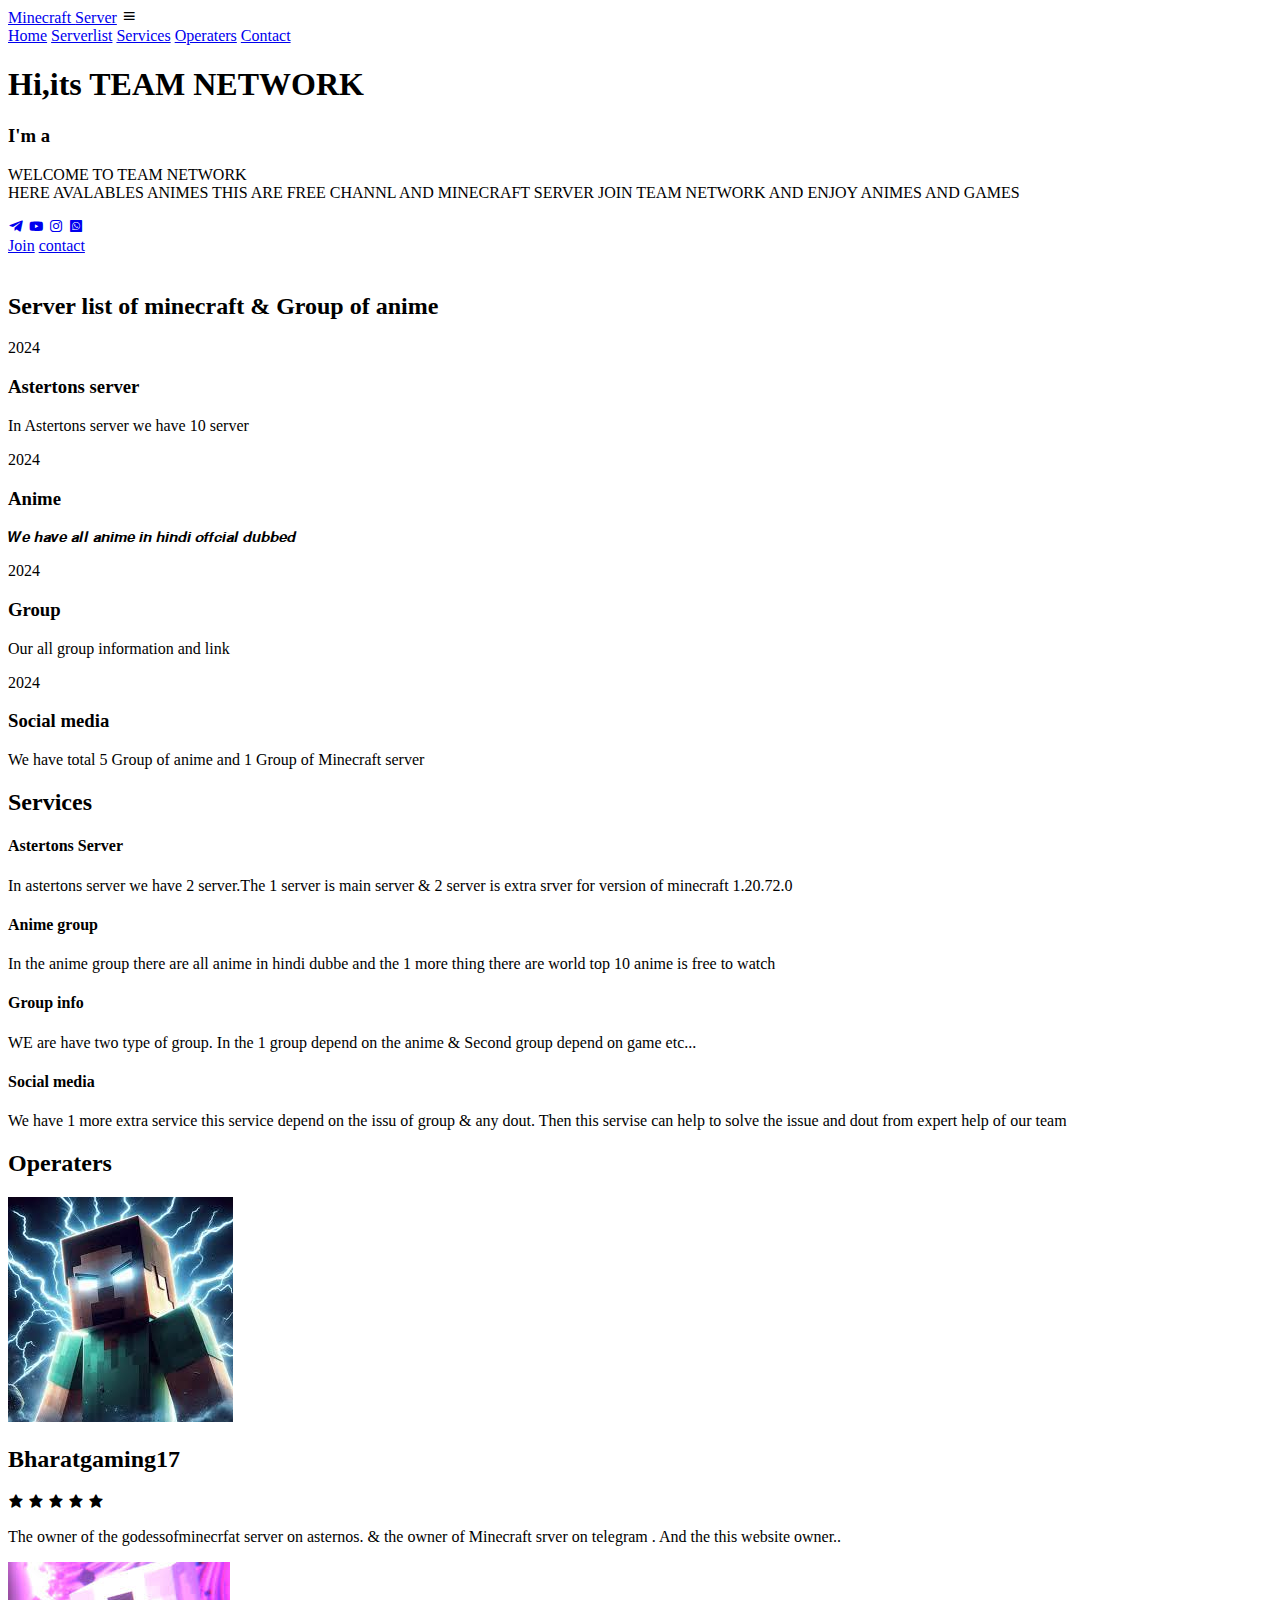
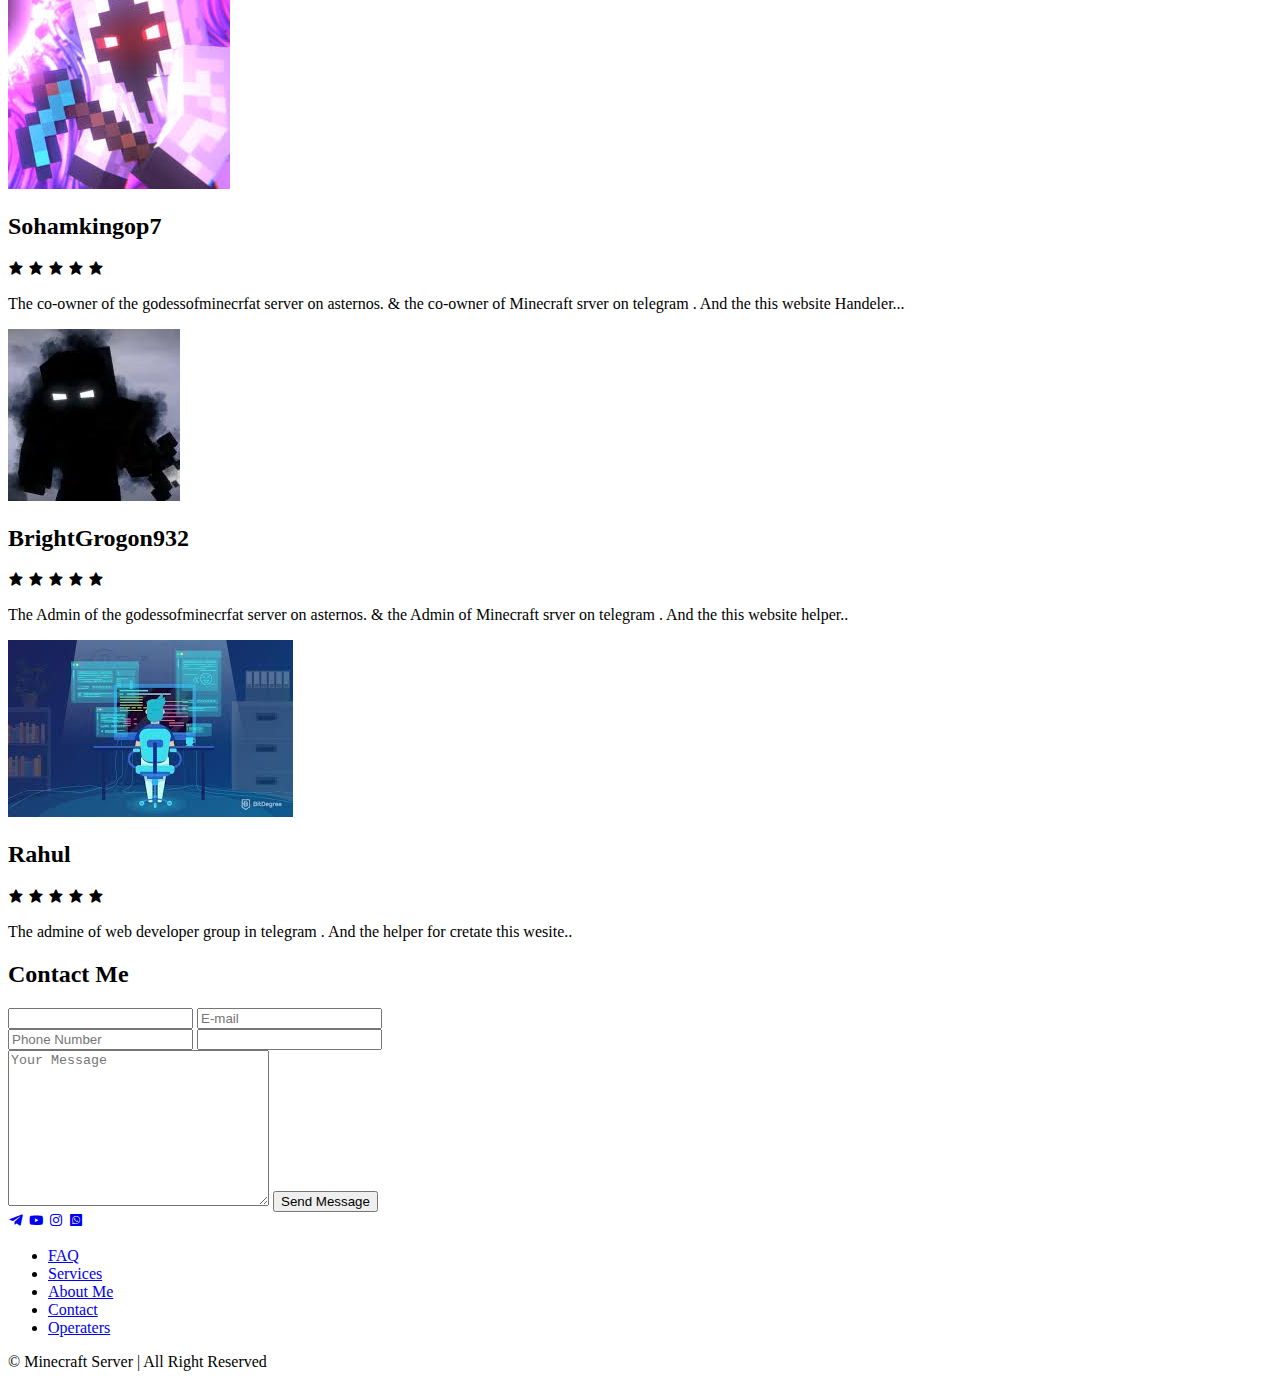
==== Animecraft.html @ 03f0871a "Rename MINECRAFT SERVER WEB.html to Animecraft.html" ====
<!DOCTYPE html>
<html lang="en">
<head>
    <meta charset="UTF-8">
    <meta name="viewport" content="width=device-width, initial-scale=1.0">
    <title>ANIMECRAFTSERVER</title>
    <link rel="icon" type="image/x-icon" href="https://telegra.ph/file/a0997290b5226458c3056.jpg">
    <link rel="stylesheet" href="MINECRAFT.css">
    <link rel="stylesheet"href="https://cdn.jsdelivr.net/npm/boxicons@latest/css/boxicons.min.css">
</head>
<body>
       <header class="header">
        <a href="#Home" class="logo">Minecraft
             <span>Server</span></a>

             <i class='bx bx-menu' id="menu-icon"></i>

             <nav class="navbar">
                <a href="#Home" class="active">Home</a>
                <a href="#Server list of minecraft & Group of anime">Serverlist</a>
                <a href="#Services">Services</a>
                <a href="#Operaters">Operaters</a>
                <a href="#Contact">Contact</a>
             </nav>
       </header> 

       <section class="home" id="Home">
        <div class="home-content">
            <h1> Hi,its <span>TEAM NETWORK</span></h1>
            <h3 class="text-animation">I'm a  <span></span></h3>
            <p> WELCOME TO TEAM NETWORK <br>
               HERE AVALABLES ANIMES THIS ARE FREE CHANNL AND MINECRAFT SERVER JOIN TEAM NETWORK AND ENJOY ANIMES AND GAMES  </p>
            <div class="social-icons">
                <a href="https://t.me/TEAM_NETWORK_JJK"><i class='bx bxl-telegram'></i></a>
                <a href="#"><i class='bx bxl-youtube'></i></a>
                <a href="#"><i class='bx bxl-instagram'></i></a>
                <a href="#"><i class='bx bxl-whatsapp-square'></i></a>
            </div>
            <div class="btn-group">
                <a href="https://t.me/TEAM_NETWORK_JJK" class="btn">Join</a>
                <a href="#contact"
                class="btn">contact</a>
            </div>
        </div>
        <div class="home-img">
            <img src="https://telegra.ph/file/a0997290b5226458c3056.jpg" alt="">
        </div>
       </section>

       <section class="education" id="Server list of minecraft & Group of anime">
        <h2 class="heading">Server list of minecraft & Group of anime</h2>
        <div class="timeline-items">

            <div class="timeline-item">
                <div class="timeline-dot"></div>
                    <div class="timeline-date">2024</div>
                    <div class="timeline-content">
                        <h3>Astertons server</h3>
                        <p>In Astertons server we have 10 server</p>
                    </div>
            </div>




            <div class="timeline-item">
                <div class="timeline-dot"></div>
                    <div class="timeline-date">2024</div>
                    <div class="timeline-content">
                        <h3>Anime</h3>
                        <p>𝙒𝙚 𝙝𝙖𝙫𝙚 𝙖𝙡𝙡 𝙖𝙣𝙞𝙢𝙚 𝙞𝙣 𝙝𝙞𝙣𝙙𝙞 𝙤𝙛𝙛𝙘𝙞𝙖𝙡 𝙙𝙪𝙗𝙗𝙚𝙙</p>
                    </div>
            </div>

            <div class="timeline-item">
                <div class="timeline-dot"></div>
                    <div class="timeline-date">2024</div>
                    <div class="timeline-content">
                        <h3>Group</h3>
                        <p>Our all group information and link </p>
                    </div>
            </div>

            <div class="timeline-item">
                <div class="timeline-dot"></div>
                    <div class="timeline-date">2024</div>
                    <div class="timeline-content">
                        <h3>Social media</h3>
                        <p>We have total 5 Group of anime and 1 Group of Minecraft server</p>
                    </div>
            </div> 
        </div>
    </section>

        <section class="services" id="Services">
            <h2 class="heading">Services</h2>

            <div class="service-container">
                <div class="service-box">
                    <div class="service-info">
                        <h4>Astertons Server</h4>
                        <p>In astertons server we have 2 server.The 1 server is main server
                            & 2 server is extra srver for version of minecraft 1.20.72.0
                        </p>
                    </div>
                    </div>

                    <div class="service-box">
                    <div class="service-info">
                        <h4>Anime group</h4>
                        <p>In the anime group there are all anime in hindi dubbe 
                            and the 1 more thing there are world top 10 anime is free to watch 
                        </p>
                    </div>
                    </div>

                    <div class="service-box">
                    <div class="service-info">
                        <h4>Group info</h4>
                        <p>WE are have two type of group. In the 1 group depend on the anime
                            & Second group depend on game etc...  
                        </p>
                    </div>
                    </div>

                    <div class="service-box">
                    <div class="service-info">
                        <h4>Social media</h4>
                        <p>We have 1 more extra service  this service depend on the issu of group 
                            & any dout. Then this servise can help to solve the issue and dout from expert help of our team
                        </p>
                    </div>
                    </div>
            </div>
        </section>

        <section class="operater" id="Operaters">
            
                <div class="operater-box">
                    <h2 class="heading">Operaters</h2>
                
                   <div class="wrapper">
                    <div class="operaters-item">
                        <img src="[data-uri]" alt="">
                            <h2>Bharatgaming17</h2>
                            <div class="rating">
                                <i class='bx bxs-star' id="star"></i>
                                <i class='bx bxs-star' id="star"></i>
                                <i class='bx bxs-star' id="star"></i>
                                <i class='bx bxs-star' id="star"></i>
                                <i class='bx bxs-star' id="star"></i>
                            </div>
                            <p>The owner of  the godessofminecrfat server on asternos. 
                                & the owner of Minecraft srver on telegram . 

                                    
                                And  the this website owner.. 
                            </p>

                        </div>

                    <div class="operaters-item">
                        <img src="[data-uri]" alt="">
                            <h2>Sohamkingop7</h2>
                            <div class="rating">
                                <i class='bx bxs-star' id="star"></i>
                                <i class='bx bxs-star' id="star"></i>
                                <i class='bx bxs-star' id="star"></i>
                                <i class='bx bxs-star' id="star"></i>
                                <i class='bx bxs-star' id="star"></i>
                            </div>
                            <p>The co-owner of  the godessofminecrfat server on asternos. 
                                & the co-owner of Minecraft srver on telegram . 
                                And  the this website Handeler...
                            </p>
                        </div>

                    
                    <div class="operaters-item">
                        <img src="[data-uri]" alt="">
                            <h2>BrightGrogon932</h2>
                            <div class="rating">
                                <i class='bx bxs-star' id="star"></i>
                                <i class='bx bxs-star' id="star"></i>
                                <i class='bx bxs-star' id="star"></i>
                                <i class='bx bxs-star' id="star"></i>
                                <i class='bx bxs-star' id="star"></i>
                            </div>
                            <p>The Admin of  the godessofminecrfat server on asternos. 
                                & the Admin of Minecraft srver on telegram . 
                                And  the this website helper..
                            </p>
                        </div>

                            <div class="operaters-item">
                                <img src="[data-uri]" alt="">
                                    <h2>Rahul</h2>
                                    <div class="rating">
                                        <i class='bx bxs-star' id="star"></i>
                                        <i class='bx bxs-star' id="star"></i>
                                        <i class='bx bxs-star' id="star"></i>
                                        <i class='bx bxs-star' id="star"></i>
                                        <i class='bx bxs-star' id="star"></i>
                                    </div>
                                    <p>
                                       The admine of web developer group in telegram .
                                        And  the helper for cretate this wesite..
                                    </p>
                            </div>
                    </div>
                </div>
           
        </section>

        <seection class="contact" id="Contact">
            <h2 class="heading">Contact <span>Me</span></h2>

            <form action="#">
                <div class="input-group">
                    <div class="input-box">
                        <input type="text" placeholder="Full Name" value=" ">
                        <input type="email" placeholder="E-mail" value=" ">
                    </div>
                    <div class="input-box">
                        <input type="number" placeholder="Phone Number" value=" " >
                        <input type="text" placeholder="Subject" value=" ">
                    </div>
                </div>

                <div class="input-group2">
                   <textarea name="" id="" cols="30" rows="10" placeholder="Your Message"></textarea>
                   <input type="submit" value="Send Message" class="btn">
                </div>
            </form>
        </seection>

        <footer class="footer">
            <div class="social">
                <a href="t.me/Minecraftteamserver"><i class='bx bxl-telegram'></i></a>
                <a href="#"><i class='bx bxl-youtube'></i></a>
                <a href="#"><i class='bx bxl-instagram'></i></a>
                <a href="#"><i class='bx bxl-whatsapp-square'></i></a>
            </div>
            <ul class="list">
                <li>
                    <a href="#">FAQ</a>
                </li>
                <li>
                    <a href="#">Services</a>
                </li>
                <li>
                    <a href="#">About Me</a>
                </li>
                <li>
                    <a href="#">Contact</a>
                </li>
                <li>
                    <a href="#">Operaters</a>
                </li>
            
            </ul>

            <p class="copyright">
                &#169;  Minecraft Server | All Right Reserved
            </p>
        </footer>
    <script src="minecraft.js"></script>
</body>
</html>
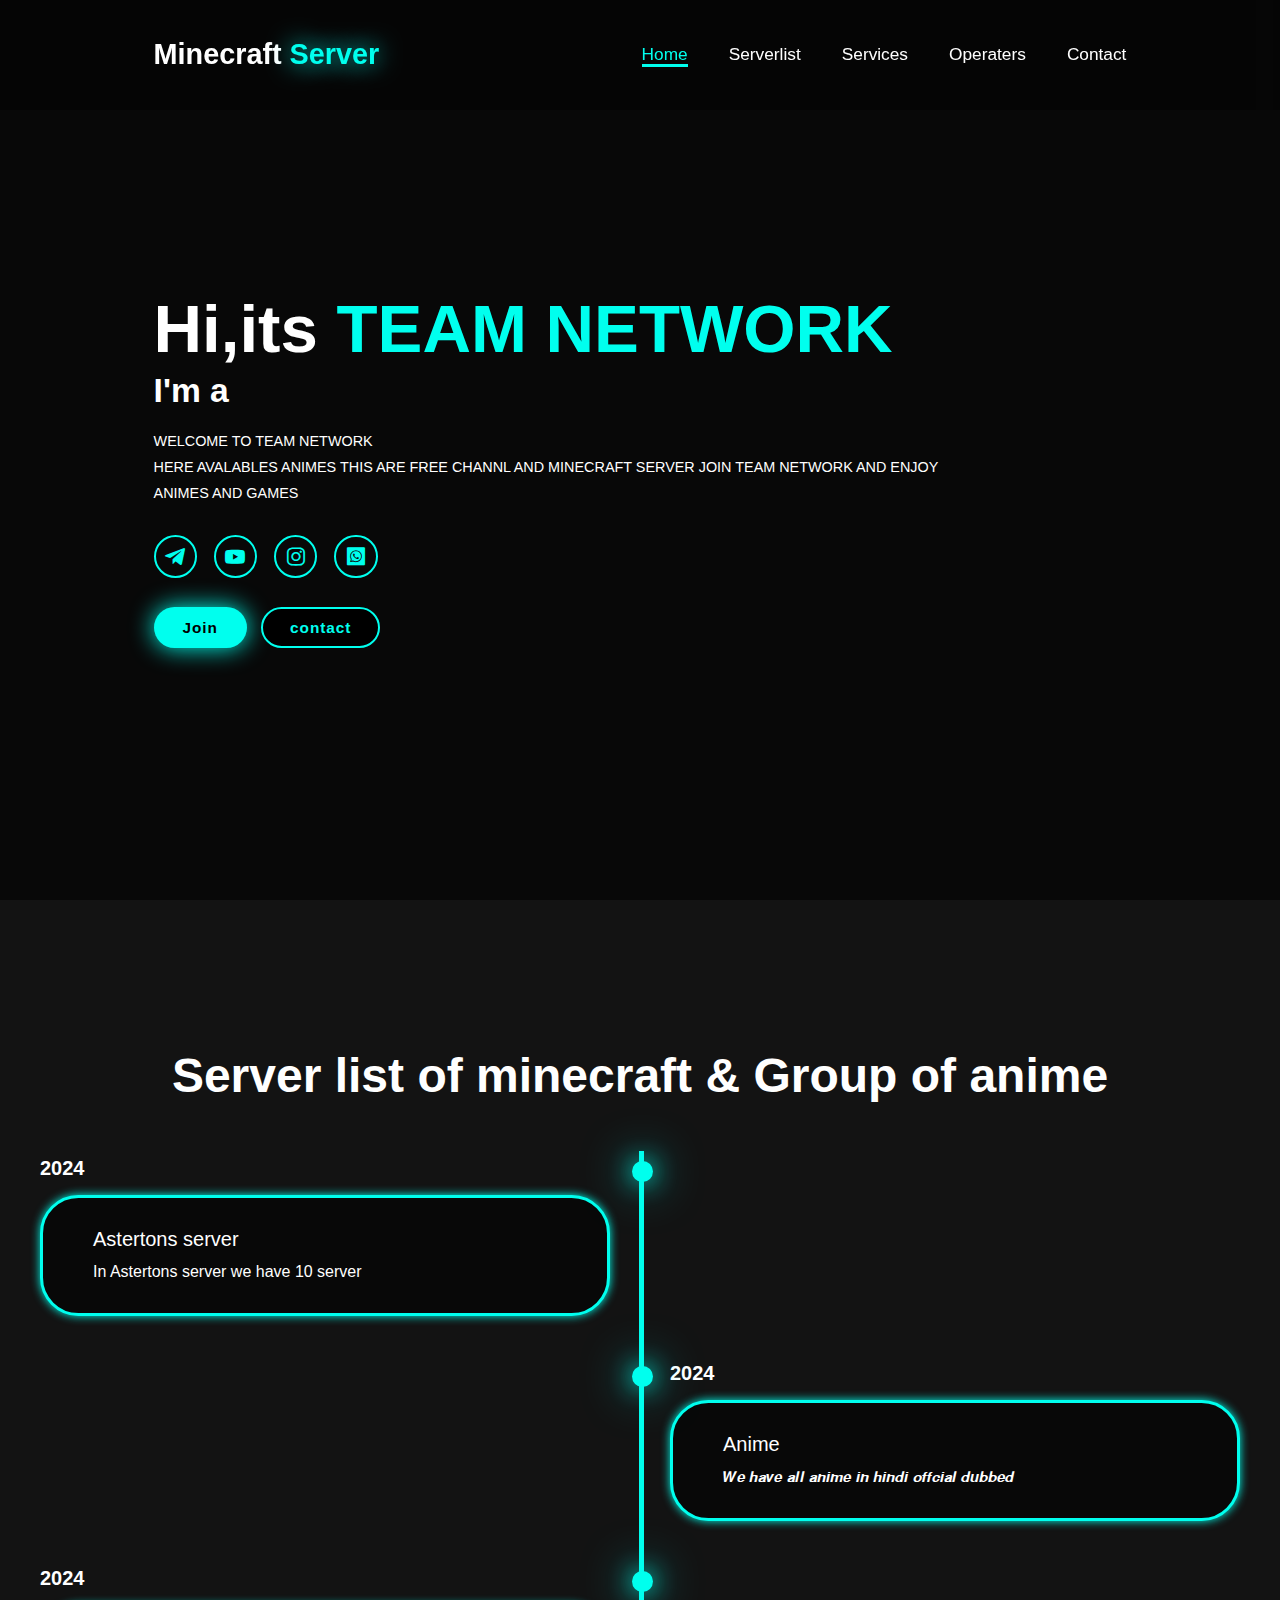
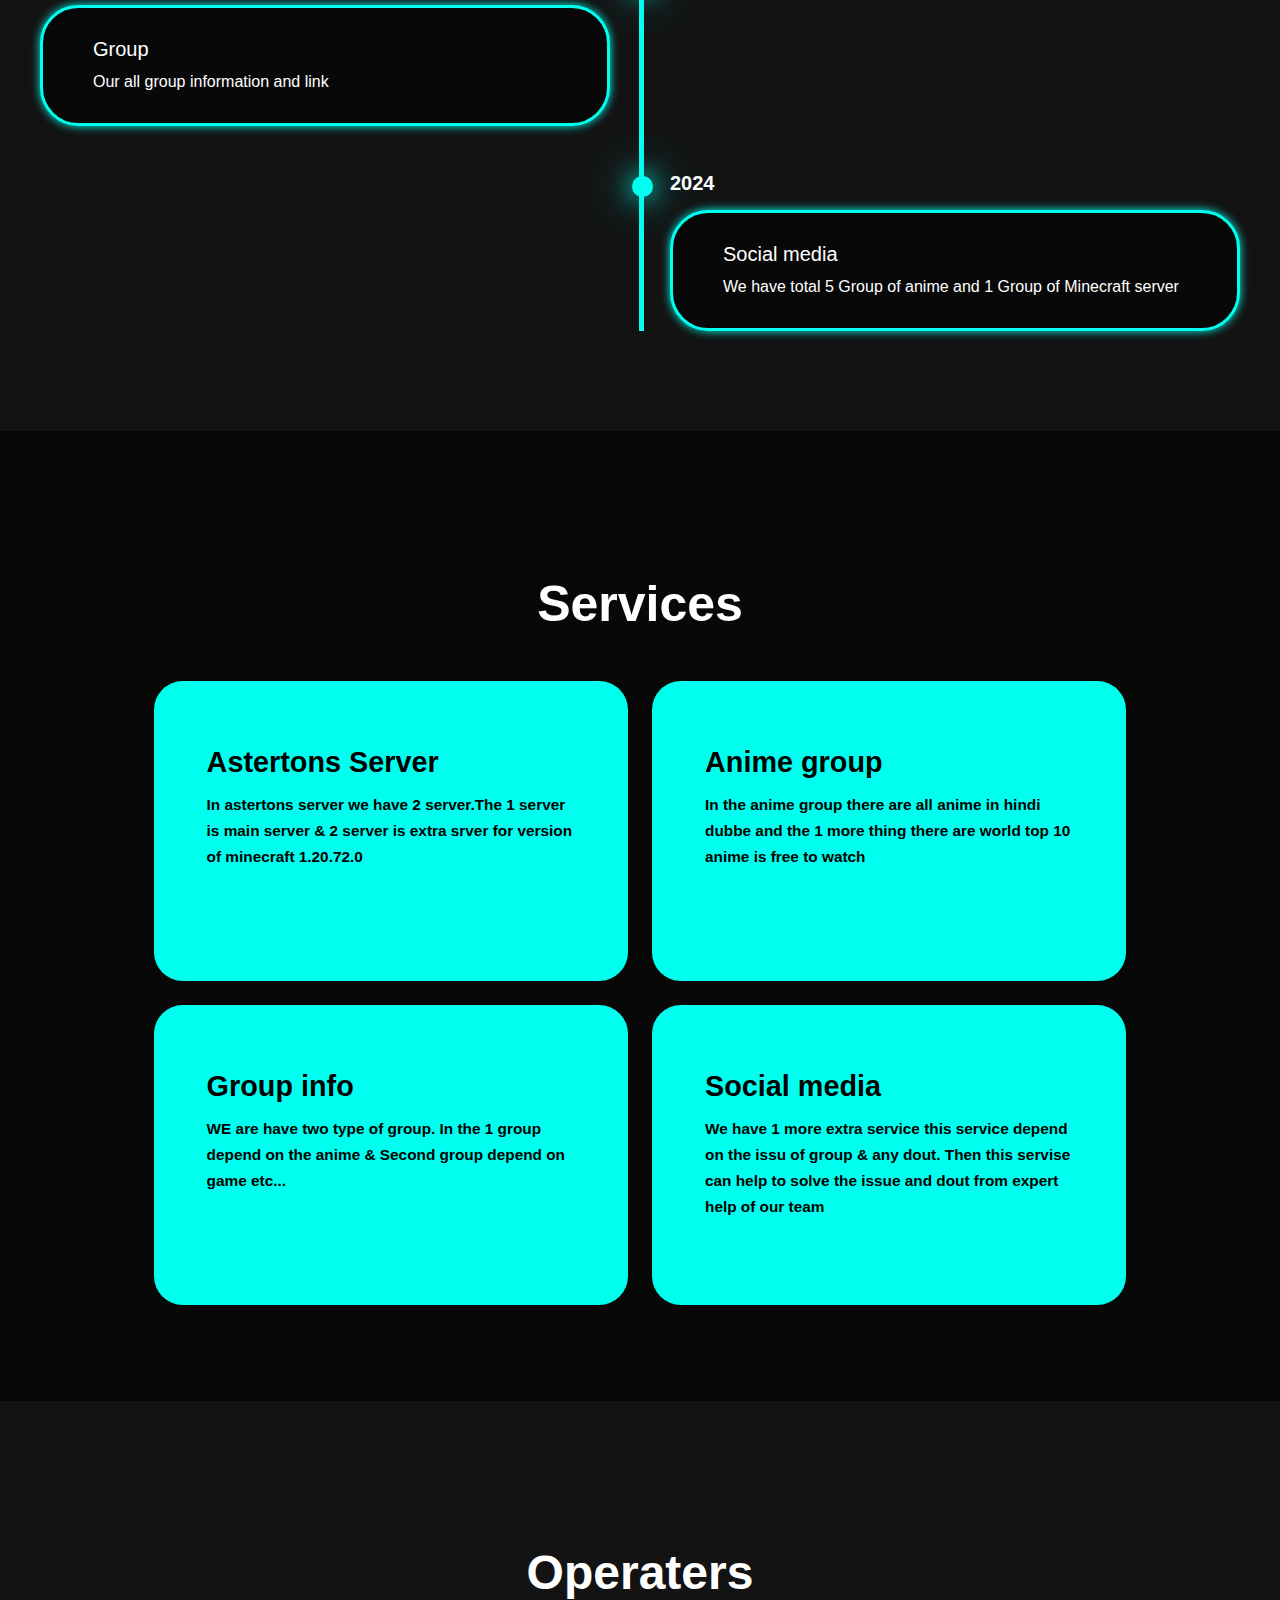
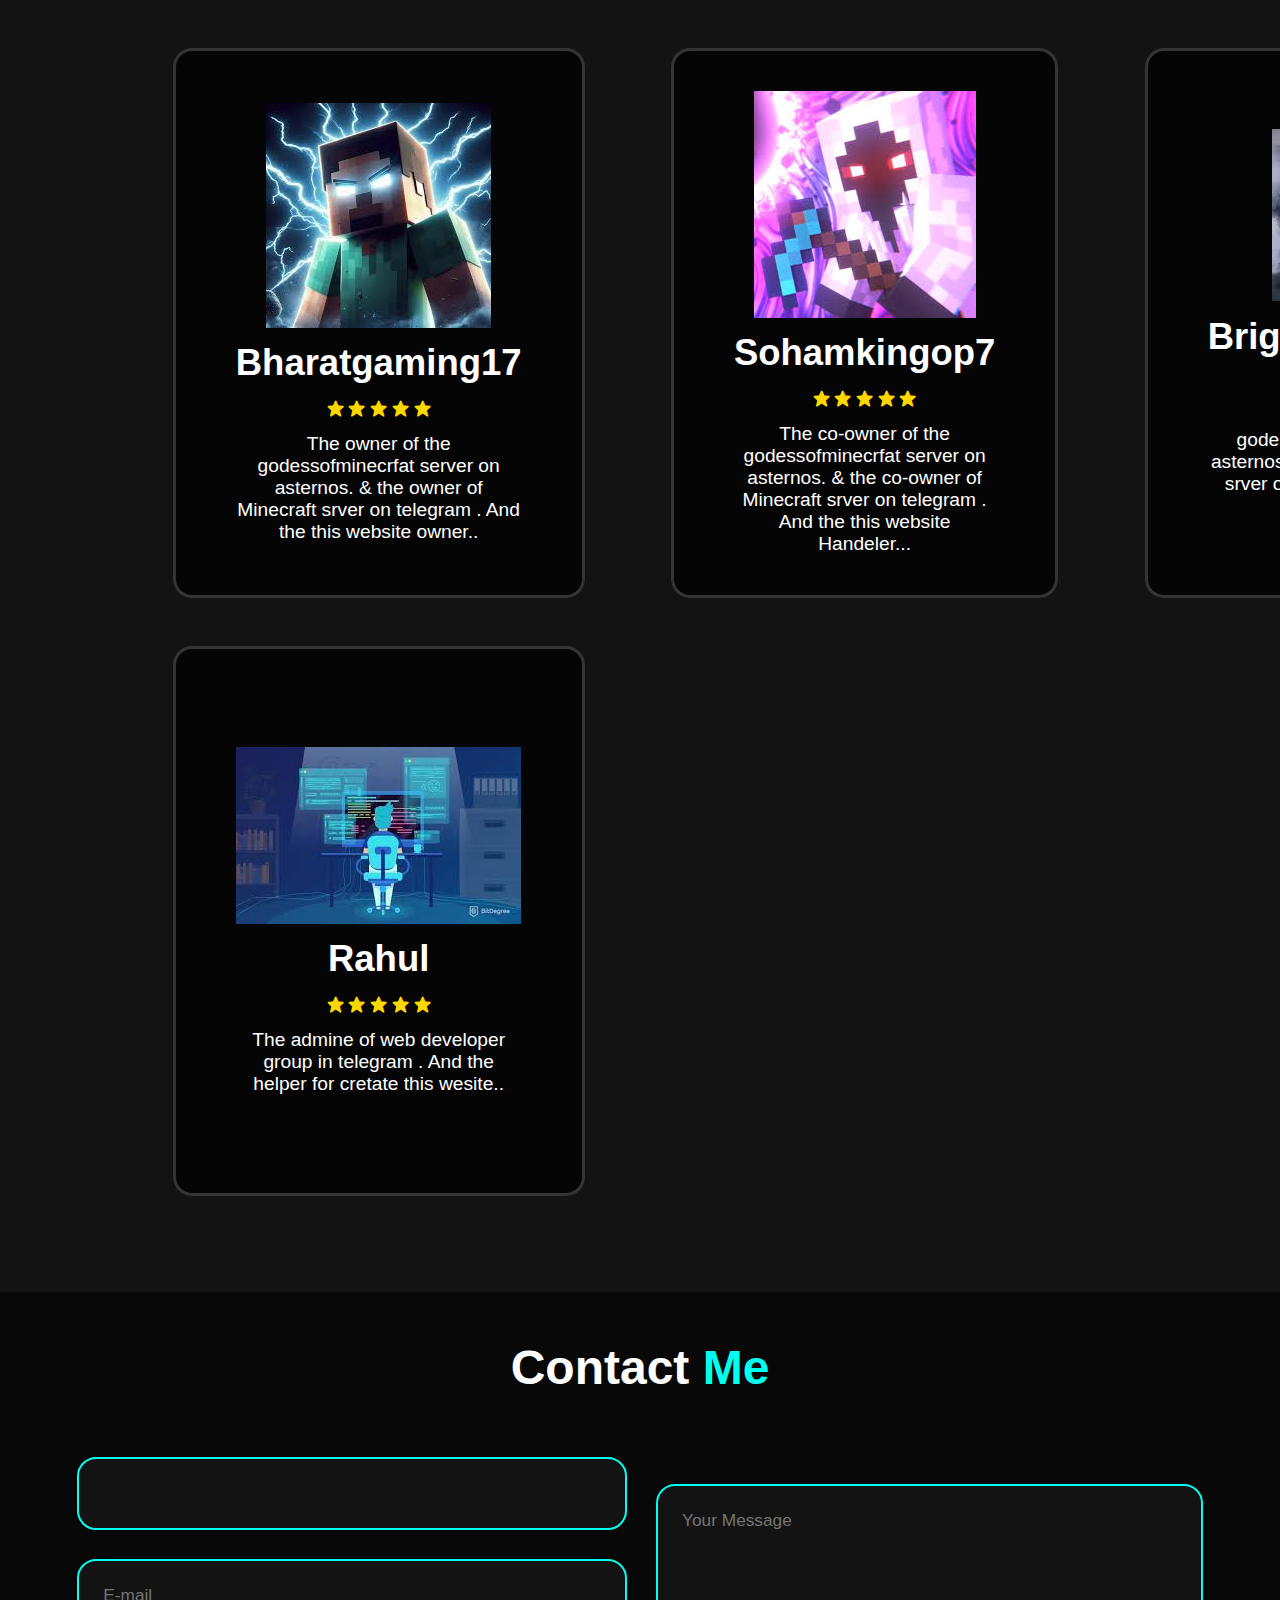
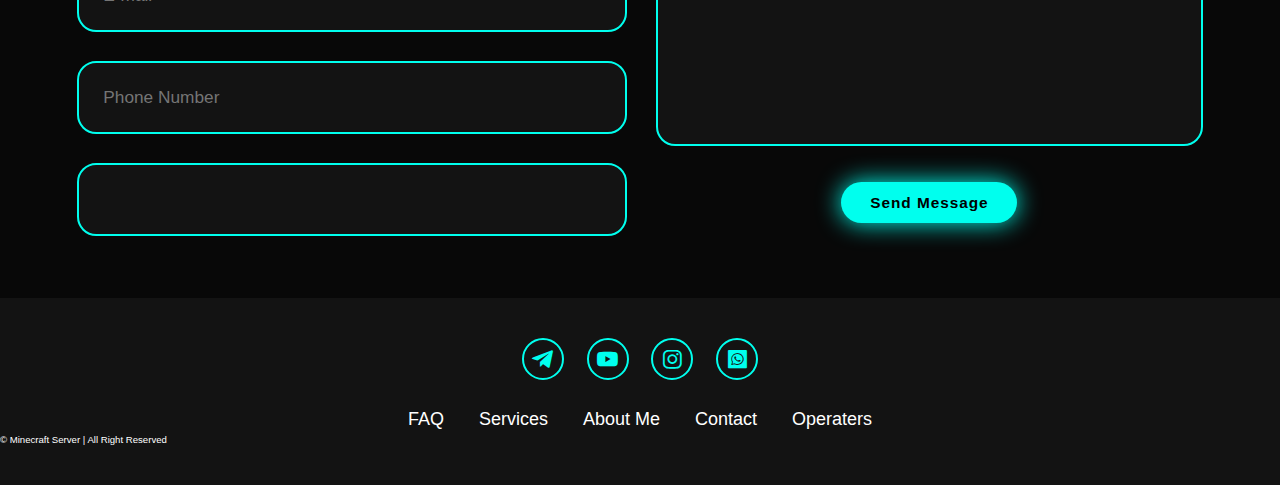
==== commit 3e7cdd91: "Update Animecraft.html" ====
--- a/Animecraft.html
+++ b/Animecraft.html
@@ -5,7 +5,7 @@
     <meta name="viewport" content="width=device-width, initial-scale=1.0">
     <title>ANIMECRAFTSERVER</title>
     <link rel="icon" type="image/x-icon" href="https://telegra.ph/file/a0997290b5226458c3056.jpg">
-    <link rel="stylesheet" href="MINECRAFT.css">
+    <link rel="stylesheet" href="Animecraft.css">
     <link rel="stylesheet"href="https://cdn.jsdelivr.net/npm/boxicons@latest/css/boxicons.min.css">
 </head>
 <body>
@@ -264,6 +264,6 @@
                 &#169;  Minecraft Server | All Right Reserved
             </p>
         </footer>
-    <script src="minecraft.js"></script>
+    <script src="Animecraft.js"></script>
 </body>
 </html>
--- a/Animecraft.css
+++ b/Animecraft.css
@@ -0,0 +1,698 @@
+*{
+    margin: 0;
+    padding: 0;
+    box-sizing: border-box;
+    text-decoration: none;
+    border: none;
+    outline: none;
+    scroll-behavior: smooth;
+    font-family: "Poppins",sans-serif;
+}
+
+:root{
+    --bg-color:#080808;
+    --second-bg-color:#131313;
+    --text-color:white;
+    --main-color:#00ffee;
+}
+
+html{
+    font-size: 60%;
+    overflow-x: hidden;
+}
+
+body{
+    background: var(--bg-color);
+    color: var(--text-color);
+}
+
+.header{
+    position: fixed;
+    top: 0;
+    left: 0;
+    width: 100%;
+    padding: 4rem 12% 4rem;
+    background:rgba(0,0,0,0.3);
+    backdrop-filter: blur(10px);
+    display: flex;
+    justify-content: space-between;
+    align-items:center;
+    z-index: 5;
+}
+
+.logo{
+    font-size: 3rem;
+    color: var(--text-color);
+    font-weight: 800;
+    cursor: pointer;
+    transition: 0.3 ease;
+}
+
+.logo:hover{
+    transform: scale(1.1);
+}
+
+.logo span{
+    text-shadow: 0 0 25px var(--main-color);
+}
+
+.navbar a{
+    font-size: 1.8rem;
+    color: var(--text-color);
+    margin-left: 4rem;
+    font-weight: 500;
+    transition: 0.3 ease;
+    border-bottom: 3px solid transparent;
+}
+
+.navbar a:hover,
+.navbar a.active{
+    color: var(--main-color);
+    border-bottom: 3px solid var(--main-color);
+}
+#menu-icon{
+    font-size: 3.6rem;
+    color: var(--main-color);
+    display: none;
+}
+
+section{
+    min-height: 100vh;
+    padding: 10rem 12%  10rem;
+}
+.home{
+    display: flex;
+    align-items: center;
+    justify-content: center;
+    gap: 15rem;
+}
+.home-content{
+    display: flex;
+    flex-direction:column ;
+    align-items: baseline;
+    text-align:left;
+    justify-content: center;
+    margin-top: 3rem;
+}
+span{
+    color: var(--main-color);
+}
+.logo span{
+    color: var(--main-color);
+}
+.home-content h3{
+    margin-bottom: 2rem;
+    margin-top: 1rem;
+    font-size: 3.5rem;
+}
+.home-content h1{
+    font-size: 7rem;
+    font-weight: 700;
+    margin-top: 1.5rem;
+    line-height: 1;
+}
+.home-img{
+    border-radius: 50%;
+   
+}
+.home-img img{
+    position: relative;
+    top: 3rem;
+    right: 0;
+    width: 32vw;
+    border-radius: 50%;
+    box-shadow: 0 0 25 var(--main-color);
+    cursor: pointer;
+    transition: 0.4s ease-in-out;
+}
+.home-img img:hover{
+    box-shadow: 0 0 25px var(--main-color),
+                0 0 50px var(--main-color),
+                0 0 100px var(--main-color);
+}
+.home-content p{
+    font-size: 1.5rem;
+    font-weight: 500;
+    line-height: 1.8;
+    max-width: 1000px;
+}
+.social-icons a{
+    display: inline-flex;
+    justify-content: center;
+    align-items: center;
+    width:4.5rem;
+    height: 4.5rem;
+    background: transparent;
+    border: 2px solid var(--main-color);
+    font-size: 2.5rem;
+    border-radius: 50%;
+    color: var(--main-color);
+    margin: 3rem 1.5rem 3rem 0 ;
+    transition: 0.3s ease-in-out;
+}
+.social-icons a:hover{
+    color: var(--text-color);
+    transition: scale(1.3)translateY(-5px);
+    box-shadow: 0 0 25px var(--main-color);
+    background-color: var(--main-color);
+}
+.btn{
+    display: inline-block;
+    padding: 1rem 2.8rem;
+    background: var(--main-color);
+    box-shadow:  0 0 25px var(--main-color);
+    border-radius: 4rem;
+    font-size: 1.6rem;
+    color: black;
+    border: 2px solid transparent;
+    letter-spacing: 0.1rem;
+    font-weight: 600;
+    transition: 0.3s ease-in-out;
+    cursor: pointer;
+}
+.btn:hover{
+    transform:  scale(1.05);
+    box-shadow: 0 0 50px var(--main-color);
+}
+.btn-group{
+    display: flex;
+    align-items: center;
+    gap: 1.5rem;
+}
+.btn-group a:nth-of-type(2){
+    background-color: black;
+    color: var(--main-color);
+    border: 2px solid var(--main-color) ;
+    box-shadow: 0 0 25px transparent;
+}
+.btn-group a:nth-of-type(2):hover{
+    box-shadow: 0 0 25px var(--main-color);
+    background-color: var(--main-color);
+    color: black;
+}
+.text-animation{
+     font-size: 34px;
+     font-weight: 600;
+     min-width: 280px;
+}
+.text-animation span{
+    position: relative;
+}
+.text-animation span::before{
+    content: "ALEX";
+    color: var(--main-color);
+    animation: words 20s infinite;
+}
+.text-animation span::after{
+    content: "";
+    background-color: var(--bg-color);
+    position: absolute;
+    width: calc(100% + 8px);
+    height: 100%;
+    border-left: 3px solid var(--bg-color);
+    right: -8px;
+    animation: cursor 0.6s infinite,Ityping 20s steps(14)infinite;
+}
+@keyframes cursor{
+    TO{
+        border-left: 2PX solid var(--main-color);
+    }
+}
+@keyframes words{
+    0%,
+    20%{
+        content: "YouTuber";
+    }
+    21%,
+    40%{
+        content: "Gamer";
+    }
+    41%,
+    60%{
+        content: "Web Designer";
+    }
+    61%,
+    80%{
+        content: "Web Tester";
+    }
+    81%,
+    100%{
+        content: "Anime lover";
+    }
+}
+@keyframes Ityping{
+    10%,
+    15%,
+    30%,
+    35%,
+    50%,
+    55%,
+    70%,
+    75%,
+    90%,
+    95%{
+    width:0;
+    }
+    5%,
+    20%,
+    25%,
+    40%,
+    45%,
+    60%,
+    65%,
+    80%,
+    85%{
+        width: calc(100% + 8px);
+    }
+}
+
+.heading{
+    font-size: 5rem ;
+    text-align: center;
+    margin: 5rem 0;
+}
+.education{
+    padding: 100px 15px;
+    background: var(--second-bg-color);
+}
+.education h2{
+    margin-bottom: 5rem;
+}
+.timeline-items{
+    max-width: 1200px;
+    margin: auto;
+    display: flex;
+    /* flex-direction: column; */
+    flex-wrap: wrap;
+    position: relative ;
+}
+
+.timeline-items::before{
+    content: "";
+    position: absolute;
+    width: 5px;
+    height: 100%;
+    background: var(--main-color);
+    left: calc(50% - 1px);
+}
+
+.timeline-item{
+    margin-bottom: 40px;
+    width: 100%;
+    position: relative;
+}
+
+.timeline-item:last-child{
+    margin-bottom: 0;
+}
+
+.timeline-item:nth-child(odd){
+    padding-right: calc(50% + 30px);
+}
+
+.timeline-item:nth-child(even){
+    padding-left: calc(50% + 30px);
+}
+
+.timeline-dot{
+    height: 21px;
+    width: 21px;
+    background-color: var(--main-color);
+    box-shadow: 0 0 25px var(--main-color) ,
+                0 0 50px var(--main-color);
+    position: absolute;
+    left: calc(50% - 8px);
+    border-radius: 50%;
+    top: 10px;
+}
+
+.timeline-date{
+    font-size: 20px;
+    font-weight: 800;
+    color: white;
+    margin: 6px 0 15px;
+}
+
+.timeline-content{
+    background-color: var(--bg-color);
+    border: 3px solid var(--main-color);
+    padding: 30px 50px;
+    border-radius: 4rem;
+    box-shadow: 0 0 10px var(--main-color);
+    cursor: pointer;
+    transition: 0.3s ease-in-out;
+}
+
+.timeline-content:hover{
+    transform: scale(1.05);
+    box-shadow: 0 0 25px var(--main-color);
+}
+
+.timeline-content h3{
+    font-size: 20px;
+    color: white;
+    margin: 0 0 10px;
+    font-weight: 500;
+}
+
+.timeline-content p{
+    color: white;
+    font-size: 16px;
+    font-weight: 300;
+    line-height: 22px;
+}
+
+::-webkit-scrollbar{
+    width: 15px;
+}
+
+::-webkit-scrollbar-thumb{
+    background-color: var(--main-color)
+}
+
+::-webkit-scrollbar-track{
+    background-color: var(--bg-color);
+    width: 50px;
+}
+
+.services{
+    background-color: var(--bg-color);
+    color: black;
+}
+
+.services h2{
+    font-size: 50px;
+    margin-bottom: 5rem;
+    color: white;
+}
+
+.service-container{
+    display: grid;
+    grid-template-columns: repeat(2,1fr);
+    align-items: center;
+    gap: 2.5rem;
+}
+
+.service-box{
+    background-color: var(--main-color);
+    height: 300px;
+    border-radius: 3rem;
+    border: 5px solid transparent;
+    cursor: pointer;
+    transition: 0.4s ease-in-out;
+}
+
+.service-box:hover{
+    background: white;
+    color: black;
+    border: 5px solid var(--main-color);
+    transform: scale(1.03);
+}
+
+.service-box .service-info{
+    display: flex;
+    flex-direction: column;
+    text-align: left;
+    max-height: 200px;
+    justify-content: left;
+    align-items: baseline;
+    padding: 5rem 5rem;
+}
+
+.service-info h4{
+    font-size: 3rem;
+    font-weight: 800;
+    line-height: 2;
+}
+
+.service-info p{
+    font-size: 1.6rem;
+    font-weight: 600;
+    max-height: 100px;
+    line-height: 1.7;
+    margin: auto;
+}
+
+.operater{
+    background-color: var(--second-bg-color);
+}
+
+.operaters-box{
+    background-size: cover;
+    display:flex;
+    justify-content: center;
+    align-items: center;
+    flex-direction: column;
+
+}
+
+.operater .heading{
+    margin-bottom: 5rem;
+}
+
+.operaters-box img{
+    width: 15rem;
+    border-radius: 50%;
+    border: 3px solid var(--main-color);
+    box-shadow:0 0 25px var(--main-color);
+}
+
+.wrapper{
+    display:grid;
+    grid-template-columns: repeat(3,1fr);
+    gap: 5rem;
+}
+
+.operaters-item{
+    min-height: 550px;
+    max-width: 450px;
+    background-color: rgba(0, 0, 0, 0.7);
+    border: 3px solid rgba(238, 238, 238, 0.2);
+    border-radius: 2rem;
+    margin: 0 2rem ;
+    padding: 30px 60px ;
+    cursor: pointer;
+    display: flex;
+    flex-direction: column;
+    align-items: center;
+    justify-content: center;
+    text-align: center;
+    gap: 1.5rem;
+    color: white;
+    transition: 0.4s ease-in-out;
+}
+
+.operaters-item:hover{
+    border: 3px solid var(--main-color);
+    transform: translateY(-10px)scale(1.03);
+    box-shadow: 0 0 50px var(--main-color);
+}
+
+.operaters-item h2{
+    font-size: 3.8rem;
+}
+
+.operaters-item p{
+    font-size: 2rem;
+}
+
+#star{
+    color: gold;
+    font-size: 2rem;
+}
+
+.contact{
+    background-color: var(--bg-color);
+}
+
+.contact h2{
+    margin-bottom: 3rem;
+    color: white;
+}
+
+.contact form{
+    display: flex;
+    align-items: center;
+    justify-content: center;
+    gap: 3rem;
+    margin: 5rem auto;
+    text-align: center;
+}
+
+.contact form .input-box{
+    display: flex;
+    justify-content: center;
+    flex-wrap: wrap;
+}
+
+.contact form .input-box input,
+.contact form textarea{
+    width: 100%;
+    padding: 2.5rem;
+    font-size: 1.8rem;
+    color: var(--text-color);
+    background: var(--second-bg-color);
+    border-radius: 2rem;
+    border: 2px solid var(--main-color);
+    margin: 1.5rem 0;
+    resize: none;
+}
+
+.contact form .btn{
+    margin-top: 2rem;
+}
+
+.footer{
+    position: relative;
+    bottom: 0;
+    width: 100%;
+    padding: 40px 0;
+    background-color: var(--second-bg-color);
+}
+
+.footer .social{
+    text-align: center;
+    padding-bottom: 25px;
+    color: var(--main-color);
+}
+
+.footer .social a{
+    font-size: 25px;
+    color: var(--main-color);
+    border: 2px solid var(--main-color);
+    width: 42px;
+    height: 42px;
+    line-height: 42px;
+    display: inline-block;
+    text-align: center;
+    border-radius: 50%;
+    margin: 0 10px;
+    transition: 0.3s ease-in-out;
+}
+.footer .social a:hover{
+    transform: scale(1.2)translate(-10);
+    background-color: var(--main-color);
+    color: black;
+    box-shadow: 0  0 25px var(--main-color);
+}
+.footer ul{
+    margin-top: 0;
+    padding: 0;
+    font-size: 18px;
+    line-height: 1.6;
+    margin-bottom: 0;
+    text-align: center;
+}
+.footer ul li a {
+    color: white;
+    border-bottom: 3px solid transparent;
+    transition:  0.3s solid var(var(--main-color));
+}
+.footer ul li a:hover{
+    border-bottom: 3px solid var(--main-color);
+}
+.footer ul li{
+    display: inline-block;
+    padding: 0 15px;
+}
+.footer .cooright{
+    margin-top: 50px;
+    margin-top: 50px;
+    text-align: center;
+    color: white;
+}
+@media(max-width:1285){
+    html{
+        font-size: 55%;
+    }
+    .service-container{
+        padding-bottom: 7rem;
+        grid-template-columns: repeat(2,1fr);
+        margin: 0 5rem;
+    }
+}
+@media(max-width:991px){
+    header{
+        padding: 2rem 3%;
+    }
+    section{
+        padding: 10rem 3% 2rem;
+    }
+    .timeline-items::before{
+        left: 7px;
+    }
+    .timeline-item:nth-child(odd){
+     padding-right:0 ;
+     text-align: left;
+}
+.timeline-item:nth-child(odd),
+.timeline-item:nth-child(even){
+    padding-left: 37px;
+}
+.timeline-dot{
+    left: 0;
+}
+.services{
+    padding-bottom: 7rem;
+}
+.operater .wrapper{
+    grid-template-columns: repeat(1,1fr);
+}
+.contact form{
+    flex-direction: column;
+}
+.footer{
+    padding: 2rem 3%;
+ }
+}
+@media (max-width:895px){
+    #menu-icon{
+        display: block;
+        color: white;
+    }
+    .navbar{
+        position: absolute;
+        top: 100%;
+        right: 0;
+        width: 50%;
+        padding: 1rem 3%;
+        background: rgba(0, 0 ,0, 0.8);
+        backdrop-filter: blur(20px);
+        border-bottom-left-radius: 2rem;
+        border-left: 2px solid var(--main-color);
+       border-bottom: 2px solid var(--main-color);
+        display: none;
+        text-align:left;
+    }
+    .navbar.active{
+        display: block;
+        font-size: 2rem;
+        margin: 3rem 0;
+        color: white;
+    }
+    .home{
+        flex-direction: column-reverse;
+        margin: 5rem 4rem;
+    }
+    .home-content h3{
+        font-size: 2.6rem;
+    }
+    .home-content h3{
+        font-size: 8rem;
+        margin: 3rem;
+    }
+    .home-content p{
+        max-width: 600px;
+        margin: 0 auto;
+    }
+    .home-img img{
+        width: 56vw;
+    }
+    .services h2{
+        margin-bottom: 3rem;
+    }
+    .service-container{
+        grid-template-columns: repeat(1,1fr);
+    }
+
+}
